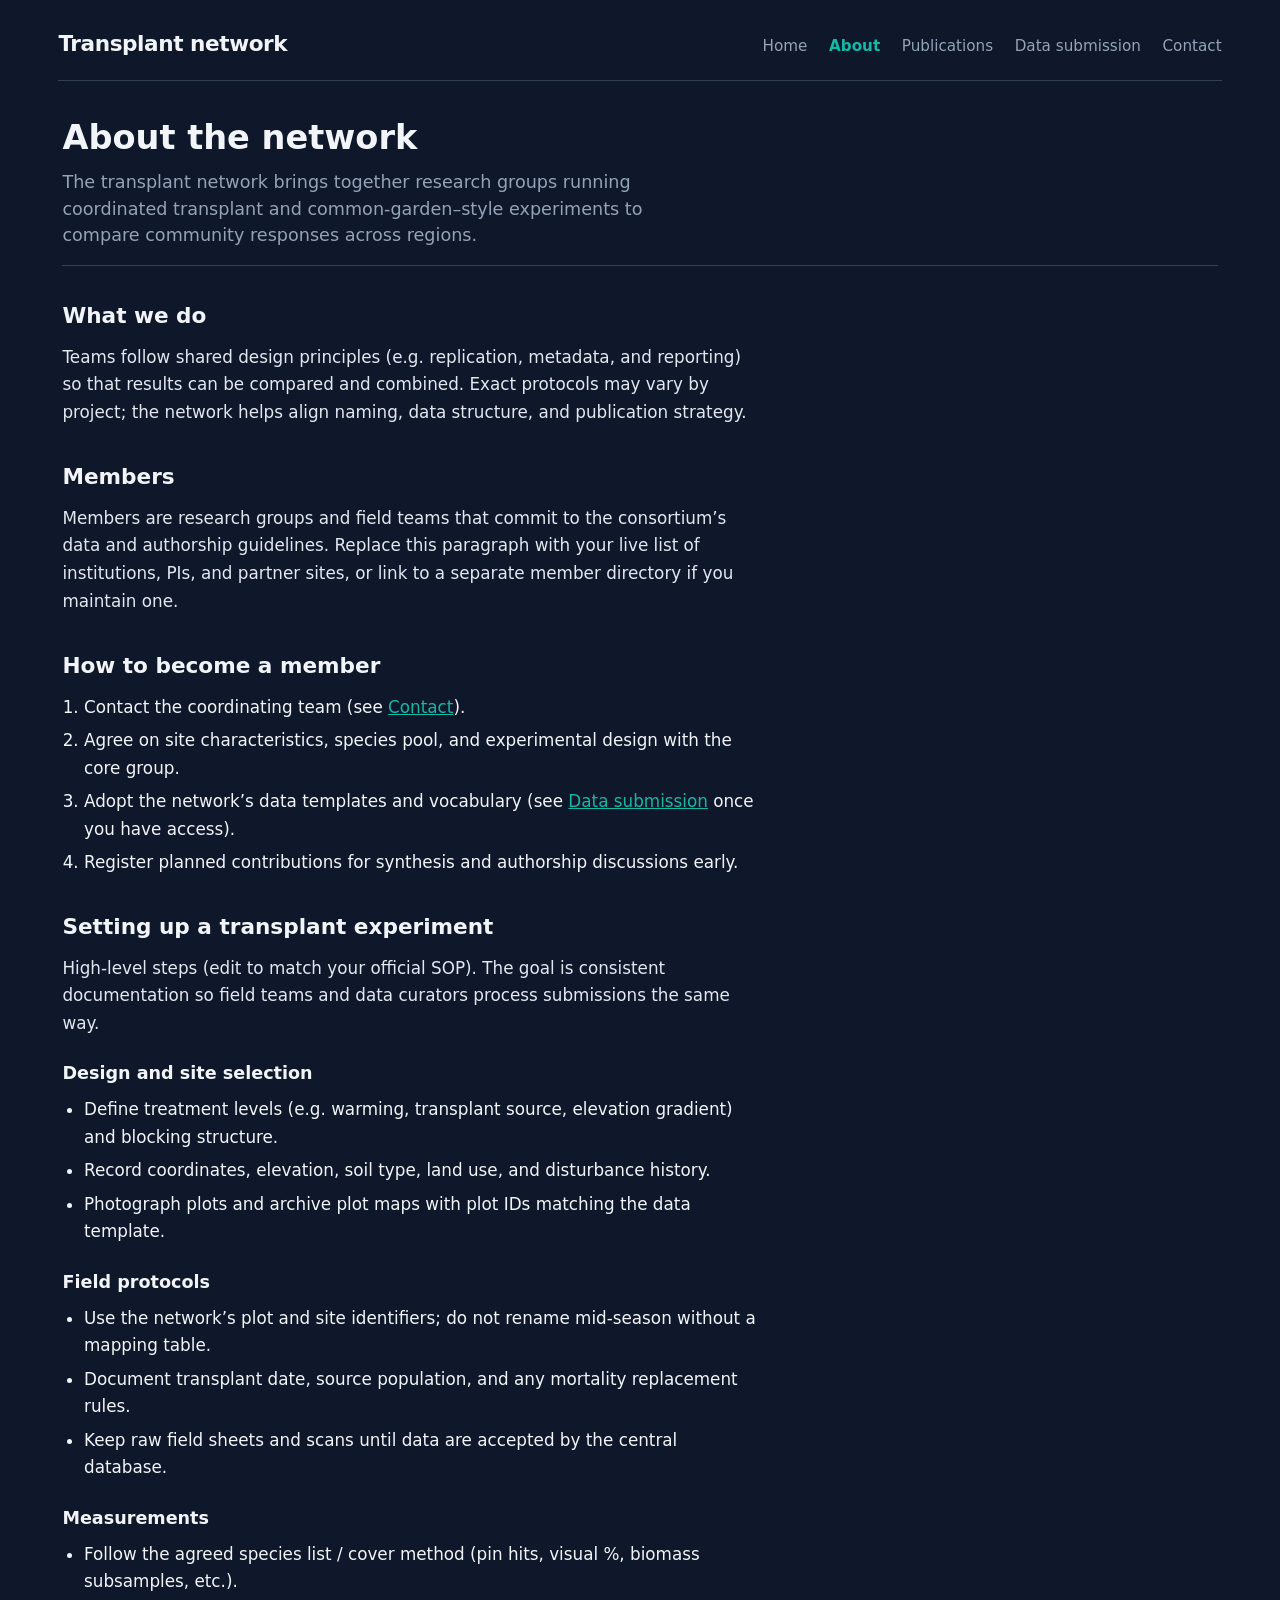
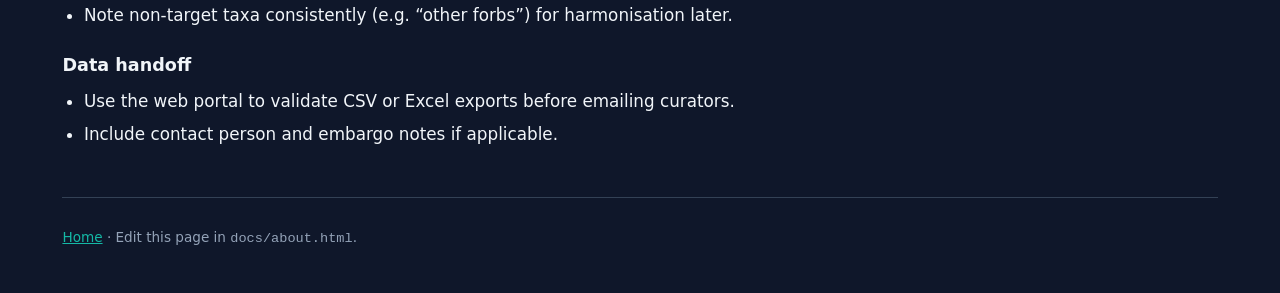
==== docs/about.html @ 6650e2df "Revamp GitHub Pages site structure and content - Updated `index.html` to enhance navigation and intr" ====
<!DOCTYPE html>
<html lang="en">
<head>
  <meta charset="utf-8" />
  <meta name="viewport" content="width=device-width, initial-scale=1" />
  <title>About — Transplant network</title>
  <link rel="stylesheet" href="./css/style.css" />
</head>
<body>
  <div class="wrap">
    <header class="site-top">
      <div class="nav-row">
        <a class="nav-brand" href="./index.html">Transplant network</a>
        <nav class="site-nav" aria-label="Primary">
          <ul class="nav-links">
            <li><a href="./index.html">Home</a></li>
            <li><a href="./about.html" class="active" aria-current="page">About</a></li>
            <li><a href="./publications.html">Publications</a></li>
            <li><a href="./data-submission.html">Data submission</a></li>
            <li><a href="./contact.html">Contact</a></li>
          </ul>
        </nav>
      </div>
    </header>

    <header class="site-header">
      <h1>About the network</h1>
      <p class="lead">
        The transplant network brings together research groups running coordinated transplant and
        common-garden–style experiments to compare community responses across regions.
      </p>
    </header>

    <main class="prose">
      <h2>What we do</h2>
      <p>
        Teams follow shared design principles (e.g. replication, metadata, and reporting) so that
        results can be compared and combined. Exact protocols may vary by project; the network
        helps align naming, data structure, and publication strategy.
      </p>

      <h2>Members</h2>
      <p>
        Members are research groups and field teams that commit to the consortium’s data and
        authorship guidelines. Replace this paragraph with your live list of institutions,
        PIs, and partner sites, or link to a separate member directory if you maintain one.
      </p>

      <h2>How to become a member</h2>
      <ol>
        <li>Contact the coordinating team (see <a href="./contact.html">Contact</a>).</li>
        <li>Agree on site characteristics, species pool, and experimental design with the core group.</li>
        <li>Adopt the network’s data templates and vocabulary (see <a href="./data-submission.html">Data submission</a> once you have access).</li>
        <li>Register planned contributions for synthesis and authorship discussions early.</li>
      </ol>

      <h2>Setting up a transplant experiment</h2>
      <p>
        High-level steps (edit to match your official SOP). The goal is consistent documentation
        so field teams and data curators process submissions the same way.
      </p>
      <h3>Design and site selection</h3>
      <ul>
        <li>Define treatment levels (e.g. warming, transplant source, elevation gradient) and blocking structure.</li>
        <li>Record coordinates, elevation, soil type, land use, and disturbance history.</li>
        <li>Photograph plots and archive plot maps with plot IDs matching the data template.</li>
      </ul>
      <h3>Field protocols</h3>
      <ul>
        <li>Use the network’s plot and site identifiers; do not rename mid-season without a mapping table.</li>
        <li>Document transplant date, source population, and any mortality replacement rules.</li>
        <li>Keep raw field sheets and scans until data are accepted by the central database.</li>
      </ul>
      <h3>Measurements</h3>
      <ul>
        <li>Follow the agreed species list / cover method (pin hits, visual %, biomass subsamples, etc.).</li>
        <li>Note non-target taxa consistently (e.g. “other forbs”) for harmonisation later.</li>
      </ul>
      <h3>Data handoff</h3>
      <ul>
        <li>Use the web portal to validate CSV or Excel exports before emailing curators.</li>
        <li>Include contact person and embargo notes if applicable.</li>
      </ul>
    </main>

    <footer class="site-footer">
      <p><a href="./index.html">Home</a> · Edit this page in <code>docs/about.html</code>.</p>
    </footer>
  </div>
</body>
</html>
---- docs/css/style.css ----
:root {
  --bg: #0f172a;
  --surface: #1e293b;
  --muted: #94a3b8;
  --text: #f1f5f9;
  --accent: #14b8a6;
  --danger: #f87171;
  --warn: #fbbf24;
}

* {
  box-sizing: border-box;
}

body {
  margin: 0;
  min-height: 100vh;
  font-family: system-ui, -apple-system, "Segoe UI", Roboto, sans-serif;
  background: var(--bg);
  color: var(--text);
  line-height: 1.5;
}

a {
  color: var(--accent);
}

.wrap {
  max-width: min(94vw, 76rem);
  margin: 0 auto;
  padding: 2rem 1.5rem;
}

.site-top {
  border-bottom: 1px solid #334155;
  margin: -0.25rem -0.25rem 2rem;
  padding-bottom: 1.25rem;
}

@media (min-width: 640px) {
  .nav-row {
    display: flex;
    flex-wrap: wrap;
    align-items: baseline;
    justify-content: space-between;
    gap: 1rem 1.5rem;
  }
}

.nav-brand {
  font-size: 1.35rem;
  font-weight: 700;
  color: var(--text);
  text-decoration: none;
  letter-spacing: -0.02em;
}

.nav-brand:hover {
  color: var(--accent);
}

.nav-links {
  display: flex;
  flex-wrap: wrap;
  align-items: center;
  gap: 0.5rem 1.35rem;
  list-style: none;
  padding: 0;
  margin: 0;
}

.nav-links a {
  color: var(--muted);
  text-decoration: none;
  font-size: 0.95rem;
  font-weight: 500;
}

.nav-links a:hover {
  color: var(--accent);
}

.nav-links a.active {
  color: var(--accent);
  font-weight: 600;
}

.site-header {
  border-bottom: 1px solid #334155;
  margin-bottom: 2rem;
  padding-bottom: 1rem;
}

.site-header h1 {
  margin: 0 0 0.35rem;
  font-size: clamp(1.65rem, 3vw, 2.1rem);
  font-weight: 650;
}

.site-header .lead {
  margin: 0;
  color: var(--muted);
  font-size: clamp(1rem, 1.5vw, 1.1rem);
  max-width: 55ch;
}

.prose {
  font-size: 1.05rem;
  line-height: 1.65;
  max-width: 65ch;
}

.prose h2 {
  font-size: 1.35rem;
  margin: 2rem 0 0.65rem;
  font-weight: 650;
}

.prose h2:first-child {
  margin-top: 0;
}

.prose h3 {
  font-size: 1.1rem;
  margin: 1.35rem 0 0.5rem;
  font-weight: 600;
  color: var(--text);
}

.prose p {
  margin: 0 0 1rem;
  color: #e2e8f0;
}

.prose ul,
.prose ol {
  margin: 0 0 1rem;
  padding-left: 1.35rem;
}

.prose li {
  margin-bottom: 0.35rem;
}

.prose a {
  font-weight: 500;
}

.home-hero {
  margin-bottom: 2.5rem;
}

.home-hero h1 {
  margin: 0 0 0.75rem;
  font-size: clamp(1.85rem, 4vw, 2.5rem);
  font-weight: 700;
  letter-spacing: -0.03em;
  line-height: 1.2;
}

.home-hero .tagline {
  font-size: 1.15rem;
  color: var(--muted);
  max-width: 52ch;
  margin: 0 0 1.5rem;
}

.home-grid {
  display: grid;
  gap: 1.25rem;
  grid-template-columns: repeat(auto-fill, minmax(min(100%, 17rem), 1fr));
  margin-top: 1.5rem;
}

.home-card {
  display: block;
  background: var(--surface);
  border: 1px solid #334155;
  border-radius: 10px;
  padding: 1.25rem 1.35rem;
  text-decoration: none;
  color: inherit;
  transition:
    border-color 0.15s,
    background 0.15s;
}

.home-card:hover {
  border-color: var(--accent);
  background: rgba(20, 184, 166, 0.06);
}

.home-card h2 {
  margin: 0 0 0.5rem;
  font-size: 1.1rem;
  font-weight: 600;
  color: var(--accent);
}

.home-card p {
  margin: 0;
  font-size: 0.92rem;
  color: var(--muted);
  line-height: 1.5;
}

.citation {
  background: var(--surface);
  border-left: 3px solid var(--accent);
  padding: 1rem 1.25rem;
  margin: 1rem 0 1.5rem;
  border-radius: 0 8px 8px 0;
  font-size: 0.98rem;
  line-height: 1.55;
}

.card {
  background: var(--surface);
  border-radius: 10px;
  padding: 1.25rem 1.5rem;
  margin-bottom: 1.25rem;
  border: 1px solid #334155;
}

.card h2 {
  margin: 0 0 0.75rem;
  font-size: 1.1rem;
  font-weight: 600;
}

.dropzone {
  border: 2px dashed #475569;
  border-radius: 8px;
  padding: 2rem;
  text-align: center;
  color: var(--muted);
  cursor: pointer;
  transition:
    border-color 0.15s,
    background 0.15s;
}

.dropzone:hover,
.dropzone.dragover {
  border-color: var(--accent);
  background: rgba(20, 184, 166, 0.06);
}

.dropzone input[type="file"] {
  display: none;
}

.btn {
  display: inline-block;
  padding: 0.55rem 1rem;
  border-radius: 6px;
  border: none;
  font-size: 0.9rem;
  font-weight: 600;
  cursor: pointer;
  text-decoration: none;
  background: var(--accent);
  color: #042f2e;
}

.btn:disabled {
  opacity: 0.45;
  cursor: not-allowed;
}

.btn-secondary {
  background: #334155;
  color: var(--text);
  margin-left: 0.5rem;
}

.btn-ghost {
  background: transparent;
  color: var(--accent);
  border: 1px solid #475569;
}

.message-list {
  list-style: none;
  padding: 0;
  margin: 0;
  max-height: 16rem;
  overflow: auto;
  font-size: 0.88rem;
}

.message-list li {
  padding: 0.35rem 0;
  border-bottom: 1px solid #334155;
}

.message-list li.blocking {
  color: var(--danger);
}

.message-list li.warning {
  color: var(--warn);
}

.gate-form input[type="password"] {
  width: 100%;
  max-width: 20rem;
  padding: 0.5rem 0.65rem;
  border-radius: 6px;
  border: 1px solid #475569;
  background: var(--bg);
  color: var(--text);
  margin: 0.5rem 0 1rem;
}

.instructions {
  font-size: 0.88rem;
  color: var(--muted);
  white-space: pre-wrap;
}

.hidden {
  display: none !important;
}

.badge {
  display: inline-block;
  font-size: 0.72rem;
  font-weight: 700;
  padding: 0.15rem 0.45rem;
  border-radius: 4px;
  text-transform: uppercase;
  letter-spacing: 0.04em;
}

.badge-ok {
  background: rgba(20, 184, 166, 0.25);
  color: #5eead4;
}

.badge-fail {
  background: rgba(248, 113, 113, 0.2);
  color: var(--danger);
}

.site-footer {
  margin-top: 3rem;
  padding-top: 1rem;
  border-top: 1px solid #334155;
  font-size: 0.85rem;
  color: var(--muted);
}
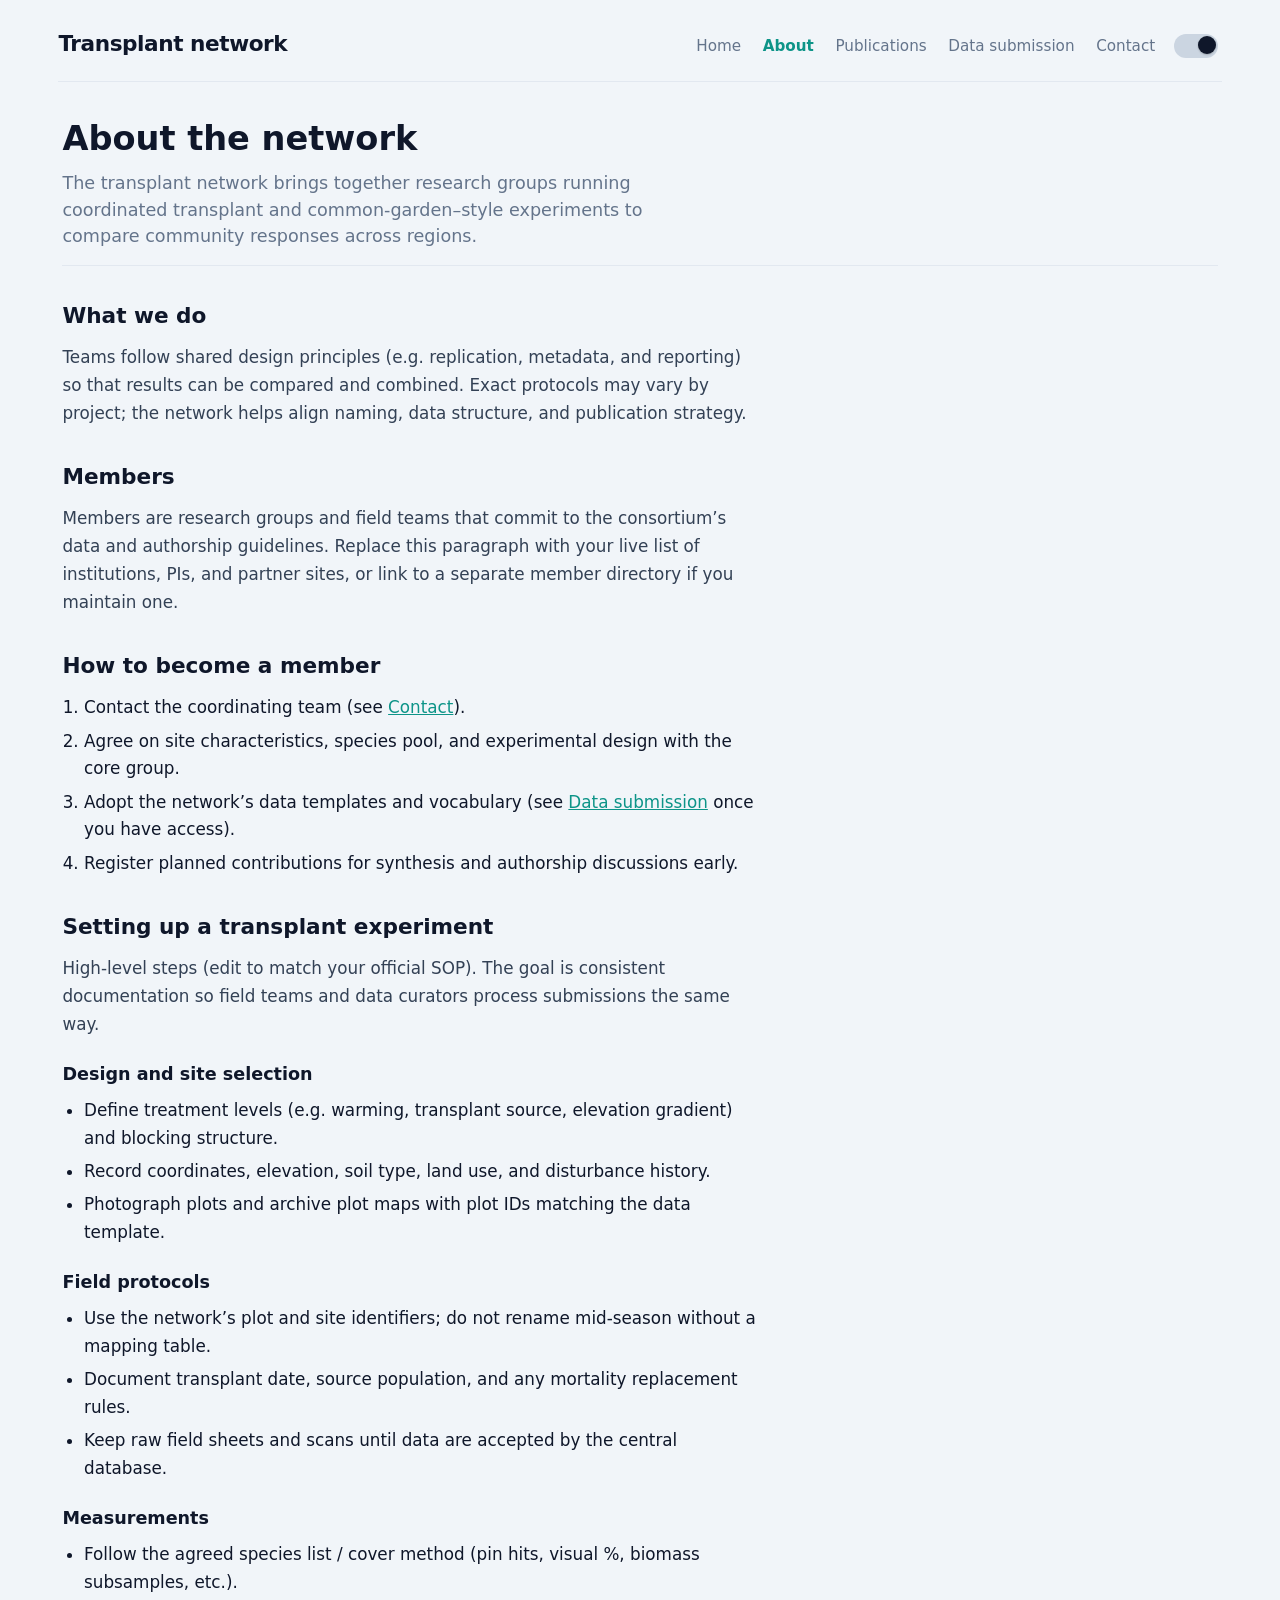
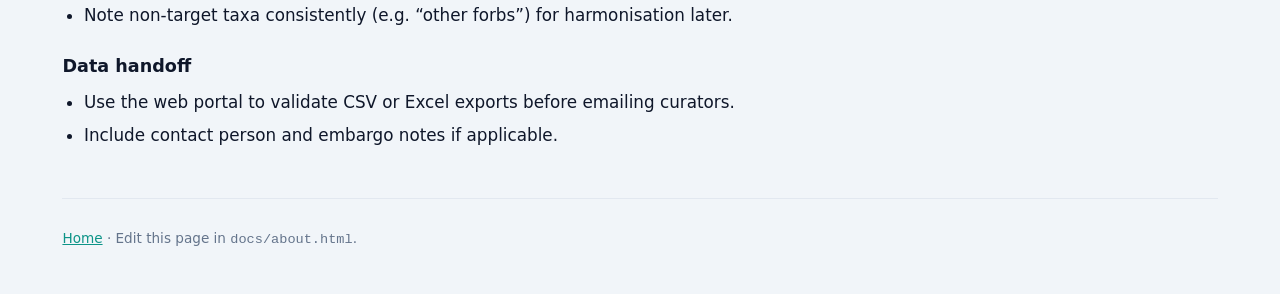
==== commit 8b49b3bb: "Add theme toggle functionality and related scripts - Introduced a theme toggle button in `about.html" ====
--- a/docs/about.html
+++ b/docs/about.html
@@ -4,6 +4,7 @@
   <meta charset="utf-8" />
   <meta name="viewport" content="width=device-width, initial-scale=1" />
   <title>About — Transplant network</title>
+  <script src="./js/theme-head.js"></script>
   <link rel="stylesheet" href="./css/style.css" />
 </head>
 <body>
@@ -19,6 +20,11 @@
             <li><a href="./data-submission.html">Data submission</a></li>
             <li><a href="./contact.html">Contact</a></li>
           </ul>
+          <button type="button" class="theme-toggle" id="theme-toggle" role="switch" aria-checked="false" aria-label="Theme: dark. Activate to use light theme." title="Switch to light theme">
+            <span class="theme-toggle-track" aria-hidden="true">
+              <span class="theme-toggle-thumb"></span>
+            </span>
+          </button>
         </nav>
       </div>
     </header>
@@ -87,5 +93,6 @@
       <p><a href="./index.html">Home</a> · Edit this page in <code>docs/about.html</code>.</p>
     </footer>
   </div>
+  <script src="./js/theme.js" defer></script>
 </body>
 </html>
--- a/docs/css/style.css
+++ b/docs/css/style.css
@@ -6,6 +6,36 @@
   --accent: #14b8a6;
   --danger: #f87171;
   --warn: #fbbf24;
+  --border: #334155;
+  --border-strong: #475569;
+  --prose-muted: #e2e8f0;
+  --btn-secondary-bg: #334155;
+  --btn-secondary-fg: #f1f5f9;
+  --badge-ok-bg: rgba(20, 184, 166, 0.25);
+  --badge-ok-fg: #5eead4;
+  --badge-fail-bg: rgba(248, 113, 113, 0.2);
+  --accent-soft: rgba(20, 184, 166, 0.06);
+  --btn-primary-fg: #042f2e;
+}
+
+[data-theme="light"] {
+  --bg: #f1f5f9;
+  --surface: #ffffff;
+  --muted: #64748b;
+  --text: #0f172a;
+  --accent: #0d9488;
+  --danger: #dc2626;
+  --warn: #b45309;
+  --border: #e2e8f0;
+  --border-strong: #cbd5e1;
+  --prose-muted: #334155;
+  --btn-secondary-bg: #e2e8f0;
+  --btn-secondary-fg: #0f172a;
+  --badge-ok-bg: rgba(13, 148, 136, 0.18);
+  --badge-ok-fg: #0f766e;
+  --badge-fail-bg: rgba(220, 38, 38, 0.12);
+  --accent-soft: rgba(13, 148, 136, 0.08);
+  --btn-primary-fg: #ffffff;
 }
 
 * {
@@ -32,7 +62,7 @@
 }
 
 .site-top {
-  border-bottom: 1px solid #334155;
+  border-bottom: 1px solid var(--border);
   margin: -0.25rem -0.25rem 2rem;
   padding-bottom: 1.25rem;
 }
@@ -85,8 +115,69 @@
   font-weight: 600;
 }
 
+.site-nav {
+  display: flex;
+  flex-wrap: wrap;
+  align-items: center;
+  gap: 0.65rem 1rem;
+}
+
+.theme-toggle {
+  display: inline-flex;
+  align-items: center;
+  justify-content: center;
+  padding: 0.2rem;
+  font: inherit;
+  color: inherit;
+  background: transparent;
+  border: none;
+  border-radius: 9999px;
+  cursor: pointer;
+  vertical-align: middle;
+}
+
+.theme-toggle:hover .theme-toggle-track {
+  opacity: 0.92;
+  filter: brightness(1.08);
+}
+
+.theme-toggle:focus-visible {
+  outline: 2px solid var(--accent);
+  outline-offset: 3px;
+}
+
+.theme-toggle-track {
+  display: block;
+  position: relative;
+  width: 2.75rem;
+  height: 1.5rem;
+  border-radius: 9999px;
+  background: var(--border-strong);
+  transition:
+    background 0.18s ease,
+    box-shadow 0.18s ease;
+}
+
+.theme-toggle-thumb {
+  position: absolute;
+  top: 2px;
+  left: 2px;
+  width: 1.125rem;
+  height: 1.125rem;
+  border-radius: 50%;
+  background: var(--text);
+  box-shadow:
+    0 1px 2px rgb(0 0 0 / 0.2),
+    0 0 1px rgb(0 0 0 / 0.12);
+  transition: transform 0.22s ease;
+}
+
+[data-theme="light"] .theme-toggle-thumb {
+  transform: translateX(calc(2.75rem - 1.125rem - 4px));
+}
+
 .site-header {
-  border-bottom: 1px solid #334155;
+  border-bottom: 1px solid var(--border);
   margin-bottom: 2rem;
   padding-bottom: 1rem;
 }
@@ -129,7 +220,7 @@
 
 .prose p {
   margin: 0 0 1rem;
-  color: #e2e8f0;
+  color: var(--prose-muted);
 }
 
 .prose ul,
@@ -175,7 +266,7 @@
 .home-card {
   display: block;
   background: var(--surface);
-  border: 1px solid #334155;
+  border: 1px solid var(--border);
   border-radius: 10px;
   padding: 1.25rem 1.35rem;
   text-decoration: none;
@@ -187,7 +278,7 @@
 
 .home-card:hover {
   border-color: var(--accent);
-  background: rgba(20, 184, 166, 0.06);
+  background: var(--accent-soft);
 }
 
 .home-card h2 {
@@ -212,6 +303,8 @@
   border-radius: 0 8px 8px 0;
   font-size: 0.98rem;
   line-height: 1.55;
+  border: 1px solid var(--border);
+  border-left-width: 3px;
 }
 
 .card {
@@ -219,7 +312,7 @@
   border-radius: 10px;
   padding: 1.25rem 1.5rem;
   margin-bottom: 1.25rem;
-  border: 1px solid #334155;
+  border: 1px solid var(--border);
 }
 
 .card h2 {
@@ -229,7 +322,7 @@
 }
 
 .dropzone {
-  border: 2px dashed #475569;
+  border: 2px dashed var(--border-strong);
   border-radius: 8px;
   padding: 2rem;
   text-align: center;
@@ -243,7 +336,7 @@
 .dropzone:hover,
 .dropzone.dragover {
   border-color: var(--accent);
-  background: rgba(20, 184, 166, 0.06);
+  background: var(--accent-soft);
 }
 
 .dropzone input[type="file"] {
@@ -260,7 +353,7 @@
   cursor: pointer;
   text-decoration: none;
   background: var(--accent);
-  color: #042f2e;
+  color: var(--btn-primary-fg);
 }
 
 .btn:disabled {
@@ -269,15 +362,15 @@
 }
 
 .btn-secondary {
-  background: #334155;
-  color: var(--text);
+  background: var(--btn-secondary-bg);
+  color: var(--btn-secondary-fg);
   margin-left: 0.5rem;
 }
 
 .btn-ghost {
   background: transparent;
   color: var(--accent);
-  border: 1px solid #475569;
+  border: 1px solid var(--border-strong);
 }
 
 .message-list {
@@ -291,7 +384,7 @@
 
 .message-list li {
   padding: 0.35rem 0;
-  border-bottom: 1px solid #334155;
+  border-bottom: 1px solid var(--border);
 }
 
 .message-list li.blocking {
@@ -307,7 +400,7 @@
   max-width: 20rem;
   padding: 0.5rem 0.65rem;
   border-radius: 6px;
-  border: 1px solid #475569;
+  border: 1px solid var(--border-strong);
   background: var(--bg);
   color: var(--text);
   margin: 0.5rem 0 1rem;
@@ -334,19 +427,19 @@
 }
 
 .badge-ok {
-  background: rgba(20, 184, 166, 0.25);
-  color: #5eead4;
+  background: var(--badge-ok-bg);
+  color: var(--badge-ok-fg);
 }
 
 .badge-fail {
-  background: rgba(248, 113, 113, 0.2);
+  background: var(--badge-fail-bg);
   color: var(--danger);
 }
 
 .site-footer {
   margin-top: 3rem;
   padding-top: 1rem;
-  border-top: 1px solid #334155;
+  border-top: 1px solid var(--border);
   font-size: 0.85rem;
   color: var(--muted);
 }
